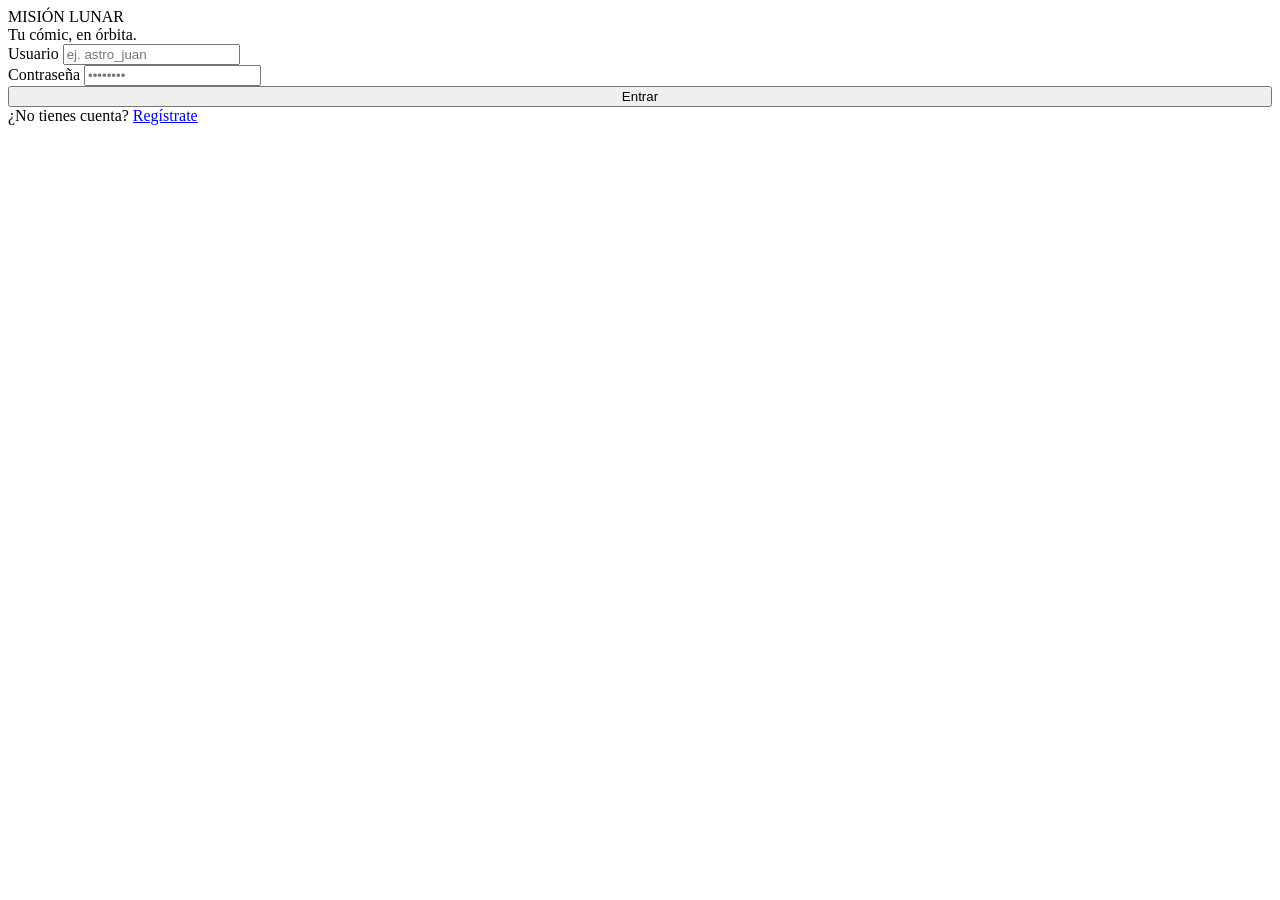
==== public/index.html @ 00be15d7 "Add files via upload" ====
<!DOCTYPE html>
<html lang="es">
<head>
<meta charset="UTF-8" />
<meta name="viewport" content="width=device-width, initial-scale=1.0" />
<title>Misión Lunar</title>
<link rel="stylesheet" href="css/style.css" />
</head>
<body>
  <div class="auth-wrap">
    <div class="auth-card panel">
      <div class="auth-logo">MISIÓN<span> LUNAR</span></div>
      <div class="auth-tag">Tu cómic, en órbita.</div>

      <div id="errorBox" class="error-msg"></div>

      <form id="loginForm">
        <div class="field">
          <label for="username">Usuario</label>
          <input type="text" id="username" placeholder="ej. astro_juan" autocomplete="username" />
        </div>
        <div class="field">
          <label for="password">Contraseña</label>
          <input type="password" id="password" placeholder="••••••••" autocomplete="current-password" />
        </div>
        <button type="submit" class="btn" style="width:100%;">Entrar</button>
      </form>

      <div class="auth-switch">¿No tienes cuenta? <a href="register.html">Regístrate</a></div>
    </div>
  </div>

  <script src="js/app.js"></script>
  <script>
    // si ya hay sesión, ir directo a home
    if (getSession()) window.location.href = "home.html";

    const form = document.getElementById("loginForm");
    const errorBox = document.getElementById("errorBox");

    form.addEventListener("submit", async (e) => {
      e.preventDefault();
      hideError(errorBox);
      const username = document.getElementById("username").value.trim();
      const password = document.getElementById("password").value;
      if (!username || !password) return showError(errorBox, "Escribe tu usuario y contraseña.");
      try {
        const { user } = await api("/login", {
          method: "POST",
          body: JSON.stringify({ username, password }),
        });
        setSession(user);
        window.location.href = "home.html";
      } catch (err) {
        showError(errorBox, err.message);
      }
    });
  </script>
</body>
</html>
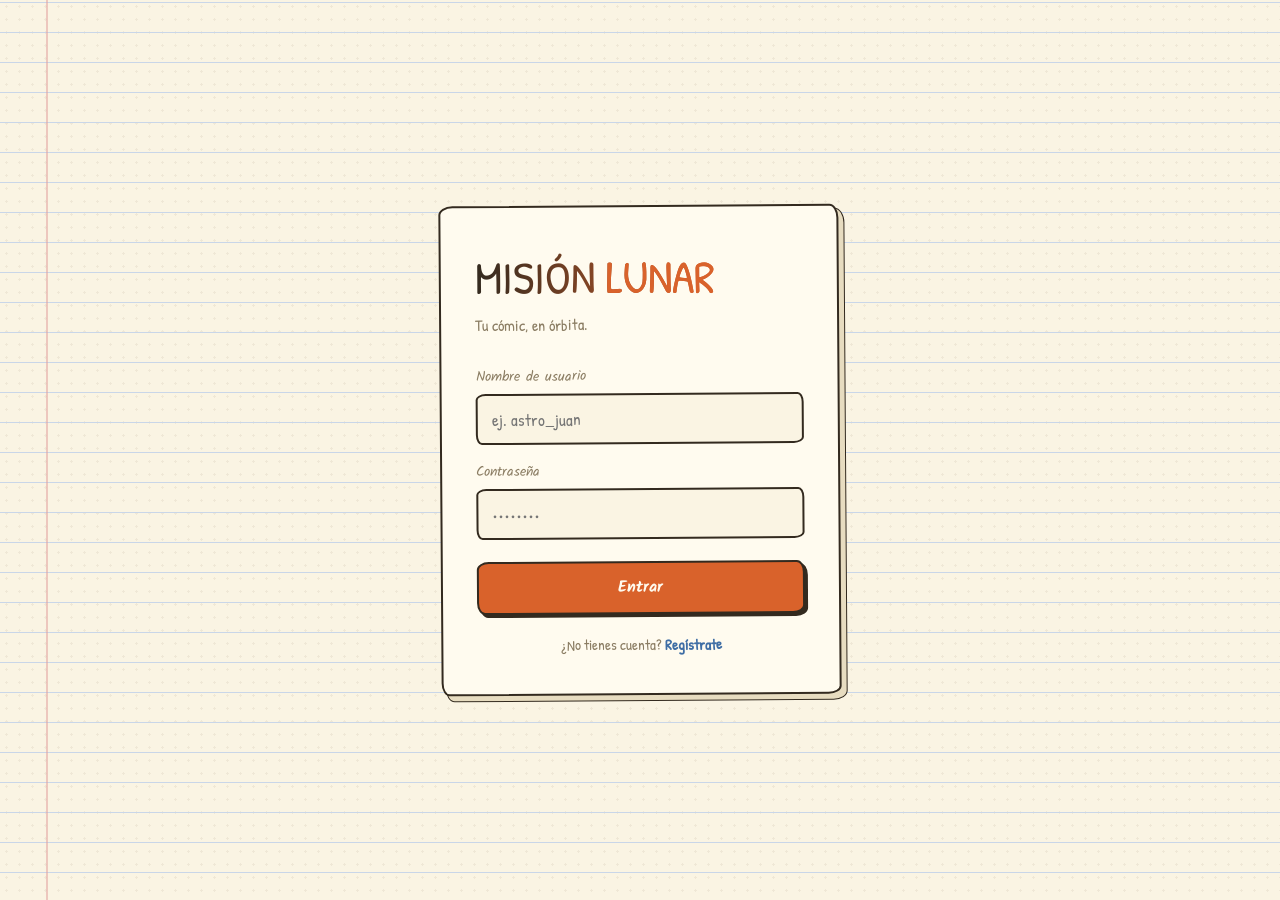
==== commit 6f1ee6e5: "Update index.html" ====
--- a/public/index.html
+++ b/public/index.html
@@ -16,7 +16,7 @@
 
       <form id="loginForm">
         <div class="field">
-          <label for="username">Usuario</label>
+          <label for="username">Nombre de usuario</label>
           <input type="text" id="username" placeholder="ej. astro_juan" autocomplete="username" />
         </div>
         <div class="field">
--- a/public/css/style.css
+++ b/public/css/style.css
@@ -0,0 +1,692 @@
+@import url('https://fonts.googleapis.com/css2?family=Kalam:wght@400;700&family=Patrick+Hand&display=swap');
+
+:root {
+  --paper: #faf4e3;
+  --paper-2: #fffbef;
+  --paper-shadow: #e7dcc0;
+  --ink: #332a1f;
+  --ink-soft: #4a3f30;
+  --muted: #8b7d63;
+  --rule: #c9d6e8;
+  --margin: #e2a2a0;
+  --marker: #d9622b;
+  --marker-2: #f08a4b;
+  --pen: #3f6ea5;
+  --radius: 10px;
+}
+
+* { box-sizing: border-box; }
+
+html, body {
+  margin: 0;
+  padding: 0;
+  background: var(--paper);
+  color: var(--ink);
+  font-family: 'Patrick Hand', cursive;
+  min-height: 100vh;
+  overflow-x: hidden;
+  width: 100%;
+}
+
+/* ---------- Hoja de cuaderno: renglones + margen roja ---------- */
+body {
+  background-color: var(--paper);
+  background-image:
+    linear-gradient(var(--rule) 1px, transparent 1px),
+    radial-gradient(circle, rgba(139,125,99,0.10) 1px, transparent 1.3px);
+  background-size: 100% 30px, 13px 13px;
+  background-position: 0 62px, 0 0;
+}
+
+.page::before,
+.auth-wrap::before {
+  content: "";
+  position: fixed;
+  top: 0;
+  bottom: 0;
+  left: 46px;
+  width: 2px;
+  background: var(--margin);
+  opacity: 0.55;
+  z-index: 0;
+  pointer-events: none;
+}
+
+h1, h2, h3, .display {
+  font-family: 'Kalam', cursive;
+  font-weight: 700;
+  letter-spacing: 0.01em;
+  margin: 0;
+  line-height: 1.05;
+}
+
+a { color: var(--pen); text-decoration: none; }
+
+button, input, textarea {
+  font-family: inherit;
+}
+
+/* ---------- Firma visual: tarjeta "recortada" con borde dibujado a mano ---------- */
+.panel {
+  background: var(--paper-2);
+  border: 2.5px solid var(--ink);
+  border-radius: 14px 9px 13px 8px / 9px 14px 8px 13px;
+  box-shadow: 5px 5px 0 var(--paper-shadow), 5px 5px 0 1px var(--ink);
+  position: relative;
+}
+
+.btn {
+  display: inline-flex;
+  align-items: center;
+  justify-content: center;
+  gap: 8px;
+  padding: 12px 22px;
+  border: 2.5px solid var(--ink);
+  border-radius: 12px 8px 12px 8px / 8px 12px 8px 12px;
+  background: var(--marker);
+  color: var(--paper-2);
+  font-family: 'Kalam', cursive;
+  font-weight: 700;
+  font-size: 16px;
+  cursor: pointer;
+  box-shadow: 3px 3px 0 var(--ink);
+  transition: transform 0.08s ease;
+}
+.btn:hover { background: var(--marker-2); }
+.btn:active { transform: translate(2px, 2px); box-shadow: 1px 1px 0 var(--ink); }
+
+.btn-ghost {
+  background: transparent;
+  color: var(--ink);
+  border: 2.5px dashed var(--muted);
+  box-shadow: none;
+}
+.btn-ghost:hover { border-color: var(--pen); color: var(--pen); }
+.btn-ghost:active { transform: none; box-shadow: none; }
+
+.btn-small {
+  padding: 8px 14px;
+  font-size: 14px;
+  box-shadow: 2px 2px 0 var(--ink);
+}
+
+input[type="text"], input[type="password"], textarea {
+  width: 100%;
+  background: var(--paper);
+  border: 2.5px solid var(--ink);
+  border-radius: 10px 6px 10px 6px / 6px 10px 6px 10px;
+  color: var(--ink);
+  padding: 12px 14px;
+  font-size: 17px;
+  font-family: 'Patrick Hand', cursive;
+  outline: none;
+}
+input[type="text"]:focus, input[type="password"]:focus, textarea:focus {
+  border-color: var(--pen);
+  background: var(--paper-2);
+}
+label {
+  display: block;
+  font-family: 'Kalam', cursive;
+  font-size: 14px;
+  color: var(--muted);
+  margin-bottom: 6px;
+}
+.field { margin-bottom: 16px; }
+.field:last-of-type { margin-bottom: 22px; }
+
+.error-msg {
+  background: rgba(217,98,43,0.10);
+  border: 2px dashed var(--marker);
+  color: #a8481a;
+  padding: 10px 14px;
+  border-radius: 10px;
+  font-size: 15px;
+  margin-bottom: 16px;
+  display: none;
+}
+.error-msg.show { display: block; }
+
+/* ---------- Auth pages ---------- */
+.auth-wrap {
+  min-height: 100vh;
+  display: flex;
+  align-items: center;
+  justify-content: center;
+  padding: 24px;
+  position: relative;
+  overflow: hidden;
+}
+.auth-card {
+  position: relative;
+  z-index: 1;
+  width: 100%;
+  max-width: 400px;
+  padding: 38px 34px;
+  transform: rotate(-0.4deg);
+}
+.auth-logo {
+  font-size: 46px;
+  margin-bottom: 6px;
+  background: linear-gradient(90deg, var(--ink) 0%, var(--marker) 25%, var(--ink) 50%, var(--pen) 75%, var(--ink) 100%);
+  background-size: 300% auto;
+  -webkit-background-clip: text;
+  background-clip: text;
+  -webkit-text-fill-color: transparent;
+  color: transparent;
+  animation: logoShine 6s linear infinite;
+}
+.auth-logo span { color: var(--marker); -webkit-text-fill-color: var(--marker); }
+.auth-tag {
+  color: var(--muted);
+  font-size: 16px;
+  margin-bottom: 30px;
+}
+.auth-switch {
+  margin-top: 20px;
+  font-size: 15px;
+  color: var(--muted);
+  text-align: center;
+}
+.auth-switch a { color: var(--pen); font-weight: 700; }
+
+/* ---------- App shell ---------- */
+.topbar {
+  position: sticky;
+  top: 0;
+  z-index: 20;
+  display: flex;
+  align-items: center;
+  justify-content: space-between;
+  padding: 14px 20px;
+  background: rgba(250,244,227,0.92);
+  backdrop-filter: blur(4px);
+  border-bottom: 2.5px solid var(--ink);
+}
+.topbar-left {
+  display: flex;
+  align-items: center;
+  gap: 16px;
+}
+.hamburger {
+  width: 42px;
+  height: 42px;
+  display: flex;
+  flex-direction: column;
+  align-items: center;
+  justify-content: center;
+  gap: 5px;
+  background: var(--paper-2);
+  border: 2.5px solid var(--ink);
+  border-radius: 10px 6px 10px 6px / 6px 10px 6px 10px;
+  cursor: pointer;
+  box-shadow: 2px 2px 0 var(--ink);
+}
+.hamburger span {
+  width: 20px;
+  height: 3px;
+  background: var(--ink);
+  border-radius: 2px;
+}
+.topbar-logo {
+  font-family: 'Kalam', cursive;
+  font-size: 24px;
+  letter-spacing: 0.01em;
+  background: linear-gradient(90deg, var(--ink) 0%, var(--marker) 25%, var(--ink) 50%, var(--pen) 75%, var(--ink) 100%);
+  background-size: 300% auto;
+  -webkit-background-clip: text;
+  background-clip: text;
+  -webkit-text-fill-color: transparent;
+  color: transparent;
+  animation: logoShine 6s linear infinite;
+}
+.topbar-logo span { color: var(--marker); -webkit-text-fill-color: var(--marker); }
+.topbar-right {
+  display: flex;
+  align-items: center;
+  gap: 10px;
+}
+.avatar {
+  width: 38px;
+  height: 38px;
+  border-radius: 50%;
+  border: 2.5px solid var(--ink);
+  object-fit: cover;
+  background: var(--paper-2);
+}
+.avatar-lg {
+  width: 110px;
+  height: 110px;
+  border-radius: 50%;
+  border: 3px solid var(--ink);
+  object-fit: cover;
+  box-shadow: 4px 4px 0 var(--ink);
+  background: var(--paper-2);
+}
+
+/* sidebar */
+.overlay {
+  position: fixed;
+  inset: 0;
+  background: rgba(51,42,31,0.35);
+  z-index: 29;
+  opacity: 0;
+  pointer-events: none;
+  transition: opacity 0.2s ease;
+}
+.overlay.open { opacity: 1; pointer-events: auto; }
+
+.sidebar {
+  position: fixed;
+  top: 0;
+  left: 0;
+  height: 100%;
+  width: 250px;
+  background: var(--paper-2);
+  border-right: 2.5px solid var(--ink);
+  z-index: 30;
+  transform: translateX(-100%);
+  transition: transform 0.22s ease;
+  display: flex;
+  flex-direction: column;
+  padding: 22px 0;
+}
+.sidebar.open { transform: translateX(0); }
+
+.sidebar-header {
+  display: flex;
+  align-items: center;
+  gap: 12px;
+  padding: 0 20px 20px;
+  border-bottom: 2px dashed var(--muted);
+  margin-bottom: 10px;
+}
+.sidebar-header .name { font-family: 'Kalam', cursive; font-weight: 700; font-size: 16px; }
+.sidebar-header .user { font-size: 13px; color: var(--muted); }
+
+.nav-link {
+  display: flex;
+  align-items: center;
+  gap: 12px;
+  padding: 13px 20px;
+  font-family: 'Kalam', cursive;
+  font-size: 17px;
+  font-weight: 700;
+  color: var(--ink-soft);
+  border-left: 4px solid transparent;
+}
+.nav-link:hover { color: var(--ink); background: var(--paper); }
+.nav-link.active {
+  color: var(--marker);
+  border-left-color: var(--marker);
+  background: var(--paper);
+}
+.nav-icon { font-size: 18px; width: 20px; text-align: center; }
+
+.sidebar-footer {
+  margin-top: auto;
+  padding: 16px 20px 0;
+  border-top: 2px dashed var(--muted);
+}
+
+.page {
+  max-width: 1000px;
+  margin: 0 auto;
+  padding: 28px 20px 60px;
+  position: relative;
+}
+
+/* ---------- Home / hero ---------- */
+.hero {
+  position: relative;
+  border-radius: 16px 10px 15px 9px / 9px 16px 10px 15px;
+  border: 2.5px solid var(--ink);
+  overflow: hidden;
+  padding: 60px 34px;
+  margin-bottom: 40px;
+  background: var(--paper-2);
+  box-shadow: 6px 6px 0 var(--ink);
+}
+.hero-eyebrow {
+  color: var(--pen);
+  font-family: 'Kalam', cursive;
+  font-size: 15px;
+  letter-spacing: 0.08em;
+  text-transform: uppercase;
+  font-weight: 700;
+  margin-bottom: 10px;
+}
+.hero-title {
+  font-size: 66px;
+  background: linear-gradient(90deg, var(--ink) 0%, var(--pen) 30%, var(--ink) 60%, var(--marker) 90%, var(--ink) 100%);
+  background-size: 300% auto;
+  -webkit-background-clip: text;
+  background-clip: text;
+  -webkit-text-fill-color: transparent;
+  color: transparent;
+  animation: logoShine 7s linear infinite;
+}
+.hero-title span { color: var(--marker); -webkit-text-fill-color: var(--marker); }
+.hero-desc {
+  max-width: 520px;
+  color: var(--ink-soft);
+  margin: 16px 0 26px;
+  font-size: 17px;
+  line-height: 1.6;
+}
+.hero-actions { display: flex; gap: 12px; flex-wrap: wrap; }
+
+.section-title {
+  font-size: 28px;
+  margin-bottom: 16px;
+  display: flex;
+  align-items: baseline;
+  gap: 10px;
+}
+.section-title small {
+  font-family: 'Patrick Hand', cursive;
+  font-size: 13px;
+  color: var(--muted);
+  text-transform: uppercase;
+  letter-spacing: 0.08em;
+}
+
+.chapter-row {
+  display: grid;
+  grid-template-columns: repeat(auto-fill, minmax(150px, 1fr));
+  gap: 18px;
+  margin-bottom: 44px;
+}
+.chapter-card {
+  padding: 0;
+  overflow: hidden;
+  cursor: pointer;
+  background: var(--paper-2);
+}
+.chapter-card:nth-child(odd) { transform: rotate(-0.6deg); }
+.chapter-card:nth-child(even) { transform: rotate(0.5deg); }
+.chapter-cover {
+  height: 190px;
+  display: flex;
+  align-items: flex-end;
+  padding: 12px;
+  font-family: 'Kalam', cursive;
+  font-size: 27px;
+  color: var(--ink);
+  background: linear-gradient(160deg, rgba(217,98,43,0.16), rgba(63,110,165,0.12));
+}
+.chapter-meta {
+  padding: 10px 12px 14px;
+  font-size: 13px;
+  color: var(--muted);
+}
+.chapter-meta b { color: var(--ink); font-family: 'Kalam', cursive; display: block; font-size: 15px; margin-bottom: 2px; }
+
+/* ---------- Profile ---------- */
+.profile-head {
+  display: flex;
+  gap: 22px;
+  align-items: center;
+  margin-bottom: 34px;
+  flex-wrap: wrap;
+}
+.profile-name { font-size: 42px; }
+.profile-user { color: var(--pen); font-family: 'Kalam', cursive; font-size: 15px; font-weight: 700; }
+.profile-bio { color: var(--ink-soft); margin-top: 8px; max-width: 480px; font-size: 16px; }
+
+.card-pad { padding: 24px; margin-bottom: 24px; }
+
+/* ---------- Blog ---------- */
+.post {
+  padding: 18px 20px;
+  margin-bottom: 16px;
+  background: var(--paper-2);
+}
+.post-head {
+  display: flex;
+  align-items: center;
+  gap: 10px;
+  margin-bottom: 10px;
+}
+.post-head b { font-family: 'Kalam', cursive; font-size: 15px; }
+.post-head span { color: var(--muted); font-size: 13px; }
+.post-text { font-size: 16px; line-height: 1.6; }
+
+/* ---------- Friends ---------- */
+.people-grid {
+  display: grid;
+  grid-template-columns: repeat(auto-fill, minmax(190px, 1fr));
+  gap: 16px;
+}
+.person-card {
+  padding: 18px;
+  text-align: center;
+  background: var(--paper-2);
+}
+.person-card:nth-child(odd) { transform: rotate(-0.5deg); }
+.person-card:nth-child(even) { transform: rotate(0.5deg); }
+.person-card img { margin-bottom: 10px; }
+.person-card .name { font-family: 'Kalam', cursive; font-weight: 700; font-size: 16px; }
+.person-card .user { color: var(--muted); font-size: 13px; margin-bottom: 12px; }
+
+.empty-state {
+  color: var(--muted);
+  font-size: 15px;
+  padding: 20px 0;
+}
+
+/* ---------- Responsive: tablet ---------- */
+@media (max-width: 768px) {
+  .page { padding: 22px 16px 50px; }
+  .hero { padding: 44px 24px; }
+  .hero-title { font-size: 54px; }
+  .chapter-row { grid-template-columns: repeat(auto-fill, minmax(130px, 1fr)); gap: 14px; }
+  .people-grid { grid-template-columns: repeat(auto-fill, minmax(160px, 1fr)); gap: 14px; }
+  .sidebar { width: 82vw; max-width: 300px; }
+  .page::before, .auth-wrap::before { left: 26px; }
+}
+
+/* ---------- Responsive: celular ---------- */
+@media (max-width: 520px) {
+  .hero-title { font-size: 42px; }
+  .hero { padding: 32px 18px; }
+  .hero-desc { font-size: 15px; }
+  .hero-actions { flex-direction: column; align-items: stretch; }
+  .hero-actions .btn, .hero-actions .btn-ghost { width: 100%; }
+  .topbar { padding: 12px 14px; }
+  .topbar-logo { font-size: 19px; }
+  .auth-card { padding: 28px 22px; transform: none; }
+  .auth-logo { font-size: 38px; }
+  .profile-head { flex-direction: column; align-items: flex-start; text-align: left; }
+  .chapter-row { grid-template-columns: repeat(auto-fill, minmax(115px, 1fr)); gap: 10px; }
+  .chapter-cover { height: 150px; font-size: 21px; }
+  .people-grid { grid-template-columns: repeat(2, 1fr); gap: 10px; }
+  .section-title { font-size: 22px; }
+  .page::before { left: 14px; }
+}
+
+@media (max-width: 360px) {
+  .hero-title { font-size: 34px; }
+  .people-grid { grid-template-columns: 1fr 1fr; }
+}
+
+/* ============ Animación del logo (marcador brillante) ============ */
+@keyframes logoShine {
+  to { background-position: -300% center; }
+}
+
+/* ============ Sistema de marcos animados para la foto de perfil ============ */
+.avatar-frame,
+.avatar-frame-lg,
+.avatar-frame-person {
+  position: relative;
+  display: inline-flex;
+  align-items: center;
+  justify-content: center;
+  border-radius: 50%;
+  padding: 4px;
+}
+.avatar-frame-lg { padding: 6px; }
+.avatar-frame-person { padding: 5px; }
+
+.avatar-frame::before,
+.avatar-frame-lg::before,
+.avatar-frame-person::before {
+  content: "";
+  position: absolute;
+  inset: 0;
+  border-radius: 50%;
+  z-index: 0;
+}
+.avatar-frame img,
+.avatar-frame-lg img,
+.avatar-frame-person img {
+  position: relative;
+  z-index: 1;
+}
+
+.avatar-person {
+  width: 70px;
+  height: 70px;
+  border-radius: 50%;
+  border: 3px solid var(--ink);
+  object-fit: cover;
+  background: var(--paper-2);
+}
+
+.badge-dot {
+  position: absolute;
+  bottom: -2px;
+  right: -2px;
+  width: 18px;
+  height: 18px;
+  background: var(--paper-2);
+  border: 2px solid var(--ink);
+  border-radius: 50%;
+  display: flex;
+  align-items: center;
+  justify-content: center;
+  font-size: 11px;
+  line-height: 1;
+  z-index: 2;
+}
+.avatar-frame-lg .badge-dot { width: 30px; height: 30px; font-size: 17px; bottom: 2px; right: 2px; }
+.avatar-frame-person .badge-dot { width: 22px; height: 22px; font-size: 13px; }
+
+.frame-none { padding: 0; }
+.frame-none::before { display: none; }
+
+/* Familia 1: anillo girante */
+.frame-rotate::before {
+  background: conic-gradient(from 0deg, var(--f1), var(--f2), var(--f1));
+  animation: frameSpin 3.5s linear infinite;
+}
+
+/* Familia 2: aura pulsante */
+.frame-glow::before {
+  background: var(--f1);
+  animation: frameGlow 1.8s ease-in-out infinite;
+}
+@keyframes frameGlow {
+  0%, 100% { box-shadow: 0 0 3px 1px var(--f1); }
+  50% { box-shadow: 0 0 13px 5px var(--f2); }
+}
+
+/* Familia 3: hormigas en marcha (segmentos girando) */
+.frame-marching::before {
+  background: conic-gradient(from 0deg, var(--f1) 0deg 16deg, transparent 16deg 34deg);
+  animation: frameSpin 5s linear infinite;
+}
+
+/* Familia 4: destellos */
+.frame-sparkle::before {
+  background: var(--f1);
+  opacity: 0.32;
+}
+.frame-sparkle::after {
+  content: "✦";
+  position: absolute;
+  top: -6px;
+  right: -3px;
+  color: var(--f2);
+  font-size: 13px;
+  z-index: 2;
+  animation: frameTwinkle 1.3s ease-in-out infinite;
+}
+@keyframes frameTwinkle {
+  0%, 100% { opacity: 0.25; transform: scale(0.8); }
+  50% { opacity: 1; transform: scale(1.2); }
+}
+
+/* Familia 5: neón */
+.frame-neon::before {
+  background: transparent;
+  border: 3px solid var(--f1);
+  box-shadow: 0 0 6px var(--f1), inset 0 0 6px var(--f2);
+  animation: frameNeonPulse 1.6s ease-in-out infinite;
+}
+@keyframes frameNeonPulse {
+  0%, 100% { filter: brightness(1); }
+  50% { filter: brightness(1.5); }
+}
+
+/* Familia 6: rebote */
+.frame-bounce::before { background: var(--f1); }
+.frame-bounce img { animation: frameBounce 1.1s ease-in-out infinite; }
+@keyframes frameBounce {
+  0%, 100% { transform: translateY(0); }
+  50% { transform: translateY(-3px); }
+}
+
+/* Familia 7: arcoíris cósmico */
+.frame-rainbow::before {
+  background: conic-gradient(red, orange, yellow, green, blue, indigo, violet, red);
+  animation: frameSpin 4s linear infinite;
+}
+
+@keyframes frameSpin {
+  to { transform: rotate(360deg); }
+}
+
+/* ============ Selectores de marco / insignia (perfil) ============ */
+.picker-title {
+  font-family: 'Kalam', cursive;
+  font-size: 18px;
+  margin-bottom: 4px;
+}
+.picker-sub {
+  color: var(--muted);
+  font-size: 13px;
+  margin-bottom: 14px;
+}
+.frame-grid, .badge-grid {
+  display: grid;
+  grid-template-columns: repeat(auto-fill, minmax(64px, 1fr));
+  gap: 10px;
+  max-height: 300px;
+  overflow-y: auto;
+  padding: 4px;
+  margin-bottom: 22px;
+}
+.frame-swatch, .badge-swatch {
+  display: flex;
+  align-items: center;
+  justify-content: center;
+  padding: 8px 4px;
+  border: 2px solid transparent;
+  border-radius: 10px;
+  background: var(--paper);
+  cursor: pointer;
+}
+.frame-swatch:hover, .badge-swatch:hover { background: var(--rule); }
+.frame-swatch.selected, .badge-swatch.selected {
+  border-color: var(--marker);
+  background: rgba(217,98,43,0.12);
+}
+.badge-swatch { font-size: 22px; height: 46px; }
+
+.avatar-preview-wrap {
+  display: flex;
+  justify-content: center;
+  margin: 6px 0 22px;
+}
